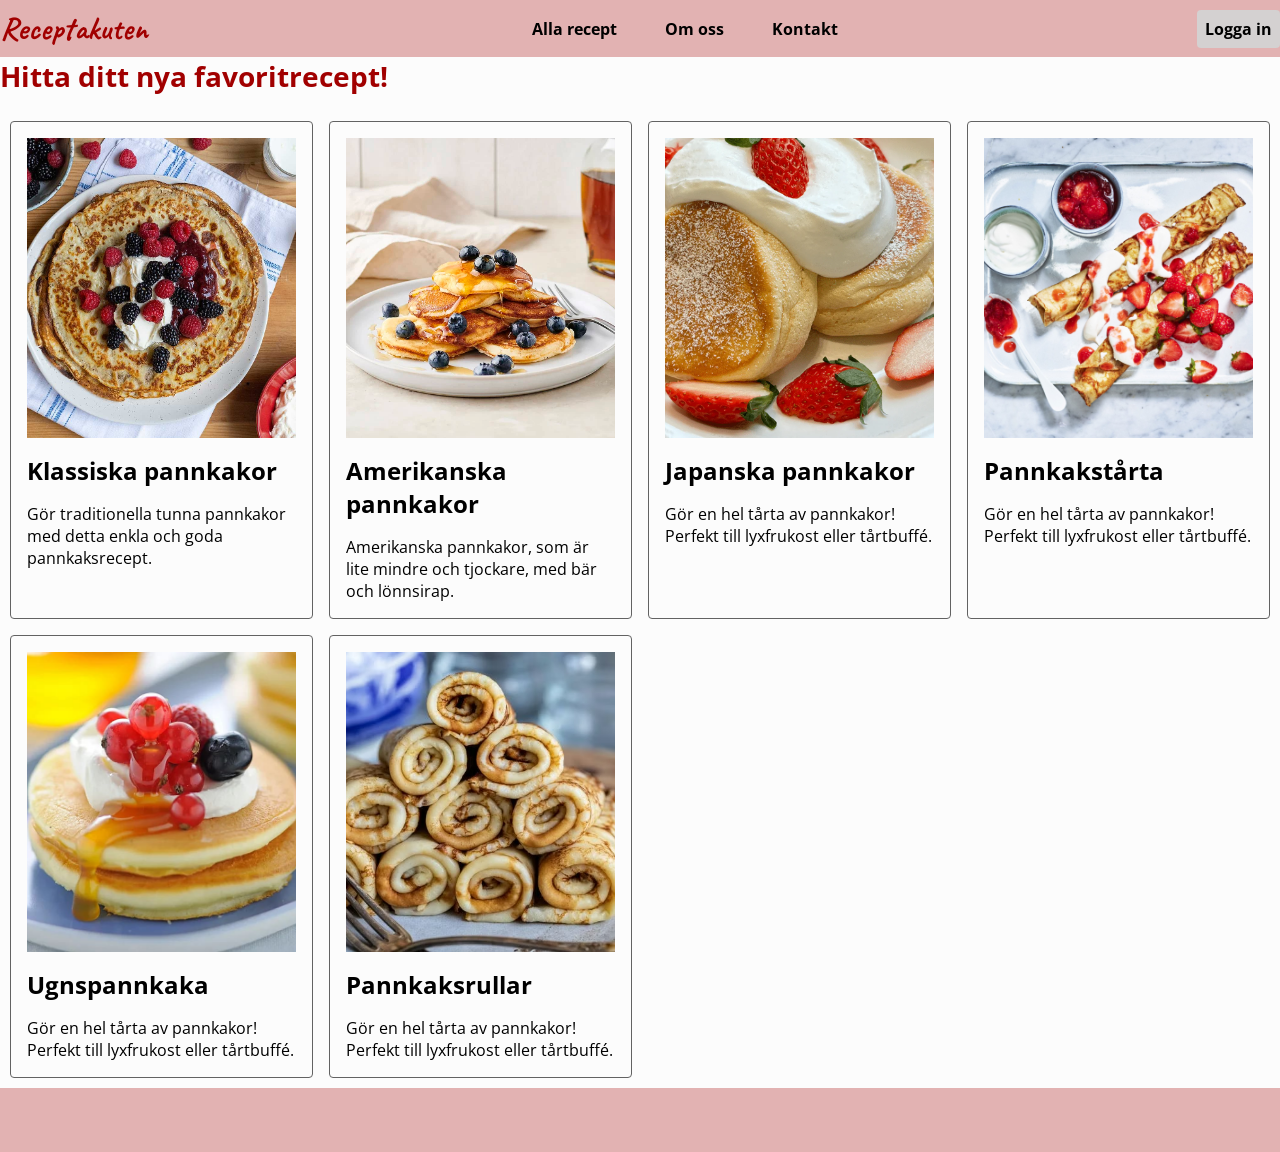
==== code/all-recipes.html @ c99f3401 "added recipe cards and grid" ====
<!doctype html>

<!-- talar om för webbläsare och hjälpmedel att innehållet på sidan är på svenska -->
<html lang="sv">

<head>
	<meta charset="utf-8" />
	<meta name="viewport" content="width=device-width, initial-scale=1.0" />

	<!-- Sidtitel som visas i fliken -->
	<title>Receptövning</title>

	<!-- Open sans och Caveat font från google font -->
	<link rel="preconnect" href="https://fonts.googleapis.com">
	<link rel="preconnect" href="https://fonts.gstatic.com" crossorigin>
	<link
		href="https://fonts.googleapis.com/css2?family=Caveat:wght@400..700&family=Open+Sans:ital,wght@0,300..800;1,300..800&display=swap"
		rel="stylesheet">

	<!-- Länk till extern CSS-fil -->
	<link rel="stylesheet" href="./global-styles.css" />
	<link rel="stylesheet" href="./style.css" />
</head>

<body>
	<!-- Huvudinnehåll för sidan -->

	<header class="site-header">
		<nav class="navbar">
			<a class="logo" href="/">Receptakuten</a>

			<ul class="nav-links">
				<li><a href="#alla-recept">Alla recept</a></li>
				<li><a href="#om-oss">Om oss</a></li>
				<li><a href="#kontakt">Kontakt</a></li>
			</ul>

			<button class="login-btn">Logga in</button>
		</nav>
	</header>

	<main>

		<section class="recipes-overview" aria-labelledby="recipes-heading">
			<h1 id="recipes-heading">Hitta ditt nya favoritrecept!</h1>

			<div class="recipe-grid">
				<article class="recipe-card">
					<a href="klassiska-pannkakor.html" class="recipe-link">
						<figure>
							<img src="assets/frasig-pannkaka.jpg"
								alt="En tallrik med klassiska tunna pannkakor toppade med grädde och bär">
						</figure>
						<h2>Klassiska pannkakor</h2>

						<p>Gör traditionella tunna pannkakor med detta enkla och goda pannkaksrecept.</p>
					</a>
				</article>

				<article class="recipe-card">
					<a href="amerikanska-pannkakor.html" class="recipe-link">
						<figure>
							<img src="assets/amerikanska_pannkakor.jpg"
								alt="Staplade amerikanska pannkakor med blåbär, jordgubbar och lönnsirap">
						</figure>
						<h2>Amerikanska pannkakor</h2>

						<p>Amerikanska pannkakor, som är lite mindre och tjockare, med bär och lönnsirap.</p>
					</a>
				</article>

				<article class="recipe-card">
					<a href="pannkakstarta.html" class="recipe-link">
						<figure>
							<img src="assets/japanska-pannkakor.jpg" alt="Pannkakstårta i skivor med bär och florsocker på toppen">
						</figure>
						<h2>Japanska pannkakor</h2>

						<p>Gör en hel tårta av pannkakor! Perfekt till lyxfrukost eller tårtbuffé.</p>
					</a>
				</article>

				<article class="recipe-card">
					<a href="pannkakstarta.html" class="recipe-link">
						<figure>
							<img src="assets/pannkakor_surdeg.jpg" alt="Pannkakstårta i skivor med bär och florsocker på toppen">
						</figure>
						<h2>Pannkakstårta</h2>

						<p>Gör en hel tårta av pannkakor! Perfekt till lyxfrukost eller tårtbuffé.</p>
					</a>
				</article>

				<article class="recipe-card">
					<a href="pannkakstarta.html" class="recipe-link">
						<figure>
							<img src="assets/pannkakor_med_bar.jpg" alt="Pannkakstårta i skivor med bär och florsocker på toppen">
						</figure>
						<h2>Ugnspannkaka</h2>

						<p>Gör en hel tårta av pannkakor! Perfekt till lyxfrukost eller tårtbuffé.</p>
					</a>
				</article>

				<article class="recipe-card">
					<a href="pannkakstarta.html" class="recipe-link">
						<figure>
							<img src="assets/rullade-pannkakor.jpg" alt="Pannkakstårta i skivor med bär och florsocker på toppen">
						</figure>
						<h2>Pannkaksrullar</h2>

						<p>Gör en hel tårta av pannkakor! Perfekt till lyxfrukost eller tårtbuffé.</p>
					</a>
				</article>

			</div>
		</section>

	</main>
</body>

</html>
---- code/global-styles.css ----
/* VARIABLES */

:root {
	/* Colors */
	--bg-color-primary: rgb(161 0 0 / 30%);
	--bg-color-secondary: rgb(252 252 252 / 100%);
	--bg-color-recipe-subtitle: rgb(235 235 235 / 100%);
	--bg-color-btn: rgb(212, 209, 209);
	--text-color-primary: black;
	--text-color-h1: rgb(161 0 0 / 100%);
	--text-color-logo: rgb(161 0 0 / 100%);

	/* Font family */
	--font-primary: "Open Sans", sans-serif;
	--font-secondary: "Caveat", cursive;

	/* Font size */
	--font-size-logo: 2rem;
	--font-size-h1: 1.75rem;
	--font-size-h2: 1.5rem;

	/* Gap */
	--gap-sm: 1rem;
	--gap-lg: 1.5rem;
	--gap-xlg: 3rem;

}
---- code/style.css ----
/* BASE */
/* CSS RESET */

/* makes sizing simpler */
*,
*::before,
*::after {
	box-sizing: border-box;
}

/* remove default spacing */
/* force styling of type through styling, rather than elements */
* {
	margin: 0;
	padding: 0;
	font: inherit;
}

html {
	font-family: var(--font-primary);
	background-color: var(--bg-color-primary);
	color: var(--text-color-primary);
}

/* min body height */
body {
	min-height: 100vh;
	padding-bottom: 4rem;
}

/* responsive images/videos */
img,
picture,
svg,
video {
	display: block;
	max-width: 100%;
}

/* GLOBAL ELEMENTS */

h1 {
	color: var(--text-color-h1);
	font-size: var(--font-size-h1);
	font-weight: 700;
}

h2 {
	font-size: var(--font-size-h2);
	font-weight: 700;
}

ul,
ol {
	padding-left: 1.5rem;
	/* motsvarar 32px för font size 16px, båda går att skriva */
	line-height: 2;
}

/* LAYOUT */

main {
	background-color: var(--bg-color-secondary);
	margin: auto;
	max-width: 1280px;
}

.recipe-container {
	padding: 3rem 3rem 4rem 3rem;
	display: flex;
	flex-direction: column;
	gap: var(--gap-lg);
}

section {
	display: flex;
	flex-direction: column;
	gap: var(--gap-sm);
}

/* 4. COMPONENTS */

.navbar {
	max-width: 1280px;
	margin: auto;
	padding: 0.5rem 0;
	display: flex;
	justify-content: space-between;
	align-items: center;
}

.logo {
	font-family: var(--font-secondary);
	text-decoration: none;
	color: var(--text-color-logo);
	font-size: var(--font-size-logo);
	font-weight: 700;

	&:hover {
		color: color-mix(in srgb, var(--text-color-logo) 70%, white);
	}
}

.nav-links {
	display: flex;
	gap: var(--gap-xlg);
	list-style: none;

	a {
		text-decoration: none;
		color: var(--text-color-primary);
		font-weight: 700;

		&:hover {
			color: color-mix(in srgb, var(--text-color-primary) 70%, white);
		}
	}
}

.login-btn {
	border: none;
	border-radius: 0.25rem;
	padding: 0.5rem;
	background-color: var(--bg-color-btn);
	color: var(--text-color-primary);
	font-weight: 700;
	cursor: pointer;

	&:hover {
		color: color-mix(in srgb, var(--text-color-primary) 70%, white);
	}
}

/* Hero-bild */
.main-image {
	/* för att hela tiden hålla sig i samma bredd som sin container/föräder. ex krymper när föräldern krymper */
	width: 100%;
	/* Bilden får aldrig bli bredare än 1280px, även om fönstret är större.
	På stora skärmar = den stannar på 1280px.
	På små skärmar = den följer width: 100% och blir mindre. */
	max-width: 1280px;
	/* Bildens höjd låses till exakt 500px, oavsett originalbildens proportioner. */
	height: 500px;
	display: block;
	/* Centrerar bilden horisontellt när den är smalare än sin förälder.
	0 = ingen marginal uppe/nere,
	auto på vänster/höger = centrera. */
	margin: 0 auto;
	/* fyller hela 500px höga ytan utan att ändra proportionerna */
	object-fit: cover;
}

.recipe-grid {
	display: grid;
	grid-template-columns: repeat(auto-fit, minmax(min(250px, 100%), 1fr));
	gap: var(--gap-sm);
	align-items: stretch;
	padding: 10px;
}

.recipe-card {
	background-color: var(--bg-color-secondary);
	border: 0.05rem solid rgb(98, 98, 98);
	border-radius: 0.25rem;
	padding: 1rem;
	transition: transform 0.25s ease, box-shadow 0.25s ease;

	figure {
		height: 300px;
		overflow: hidden;
		margin: 0;
	}

	img {
		width: 100%;
		height: 100%;
		object-fit: cover;
	}

	&:hover {
		transform: scale(1.02);
		/* gör kortet 2% större */
		box-shadow: 0 8px 20px rgba(0, 0, 0, 0.15);
	}
}

.recipe-link {
	display: flex;
	flex-direction: column;
	gap: var(--gap-sm);
	height: 100%;
	text-decoration: none;
	color: var(--text-color-primary);
}

/* Receptets header */
.recipe-header {
	display: flex;
	flex-direction: column;
	gap: var(--gap-lg);
}

.recipe-subtitel {
	padding: 1rem;
	background-color: var(--bg-color-recipe-subtitle);
}

.serving-images {
	display: flex;
	gap: var(--gap-lg);

	figure {
		margin: 0;
		flex: 1;
	}
}

.serving-image {
	width: 100%;
	min-width: 300px;
	height: 467px;
	display: block;
	margin: 0 auto;
	/* beskär bilden snyggt då proportionerna inte matchar */
	object-fit: cover;
}

/* MEDIA QUERIES */

/* gör brytpunkten när bilderna inte får plats längre */
@media (max-width: 715px) {
	.recipe-container {
		padding: 3rem 1rem 4rem 1rem;
	}

	.serving-images {
		/* stapla bilderna */
		flex-direction: column;
	}
}
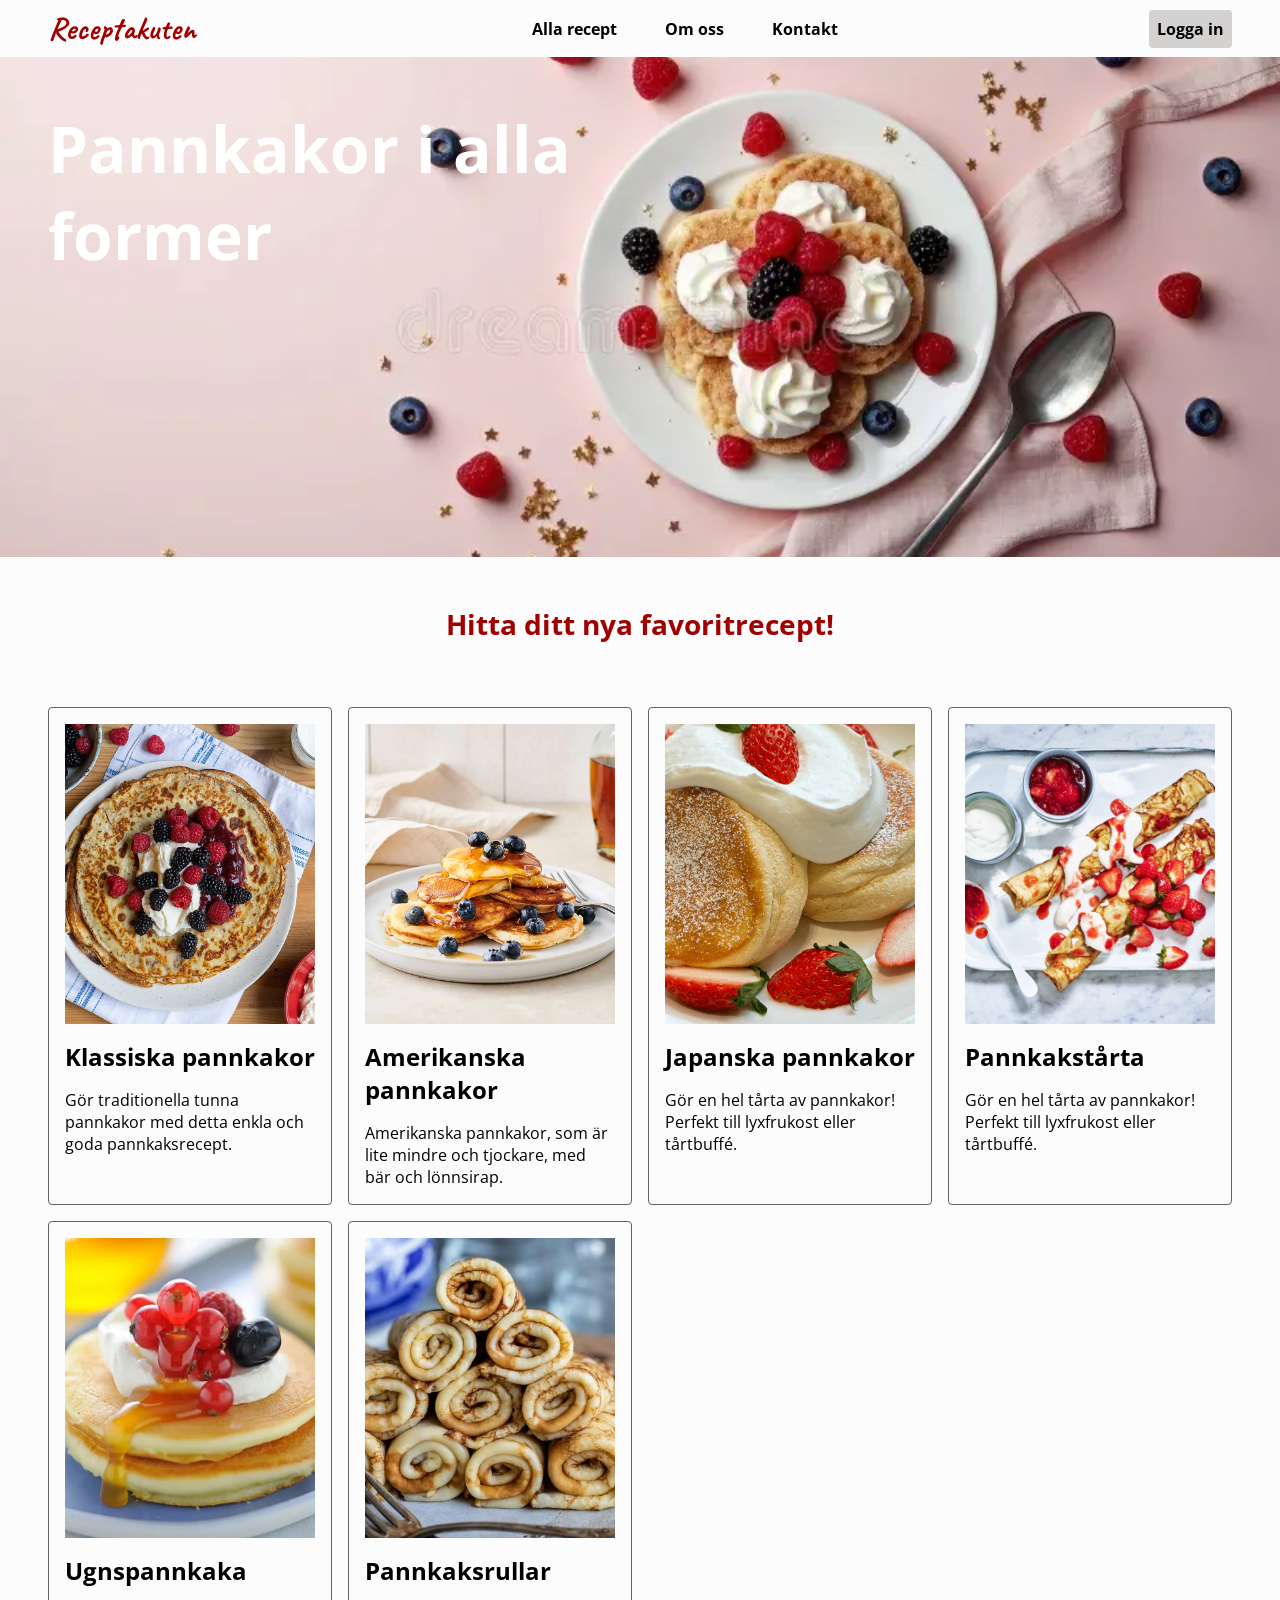
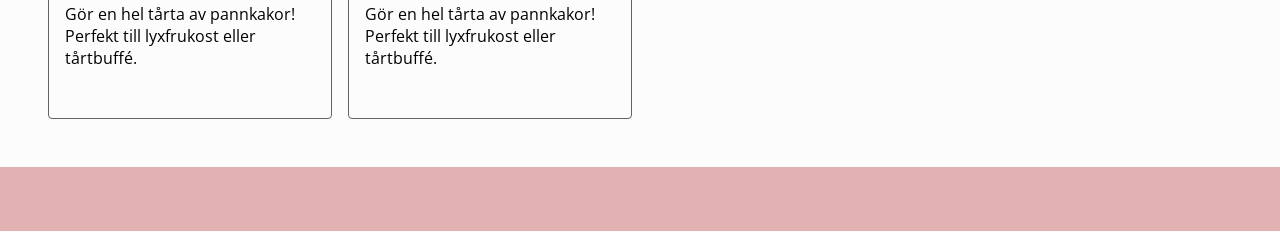
==== commit 3737773b: "added some styling" ====
--- a/code/all-recipes.html
+++ b/code/all-recipes.html
@@ -27,10 +27,10 @@
 
 	<header class="site-header">
 		<nav class="navbar">
-			<a class="logo" href="/">Receptakuten</a>
+			<a class="logo" href="all-recipes.html">Receptakuten</a>
 
 			<ul class="nav-links">
-				<li><a href="#alla-recept">Alla recept</a></li>
+				<li><a href="all-recipes.html">Alla recept</a></li>
 				<li><a href="#om-oss">Om oss</a></li>
 				<li><a href="#kontakt">Kontakt</a></li>
 			</ul>
@@ -41,12 +41,17 @@
 
 	<main>
 
+		<section class="hero">
+			<img class="hero-image main-image" src="assets/pannkaka_hero2.jpg" alt="">
+			<p class="hero-decoration" aria-hidden="true">Pannkakor i alla former</p>
+		</section>
+
 		<section class="recipes-overview" aria-labelledby="recipes-heading">
 			<h1 id="recipes-heading">Hitta ditt nya favoritrecept!</h1>
 
 			<div class="recipe-grid">
 				<article class="recipe-card">
-					<a href="klassiska-pannkakor.html" class="recipe-link">
+					<a href="index.html" class="recipe-link">
 						<figure>
 							<img src="assets/frasig-pannkaka.jpg"
 								alt="En tallrik med klassiska tunna pannkakor toppade med grädde och bär">
@@ -58,7 +63,7 @@
 				</article>
 
 				<article class="recipe-card">
-					<a href="amerikanska-pannkakor.html" class="recipe-link">
+					<a href="index.html" class="recipe-link">
 						<figure>
 							<img src="assets/amerikanska_pannkakor.jpg"
 								alt="Staplade amerikanska pannkakor med blåbär, jordgubbar och lönnsirap">
@@ -70,7 +75,7 @@
 				</article>
 
 				<article class="recipe-card">
-					<a href="pannkakstarta.html" class="recipe-link">
+					<a href="index.html" class="recipe-link">
 						<figure>
 							<img src="assets/japanska-pannkakor.jpg" alt="Pannkakstårta i skivor med bär och florsocker på toppen">
 						</figure>
@@ -81,7 +86,7 @@
 				</article>
 
 				<article class="recipe-card">
-					<a href="pannkakstarta.html" class="recipe-link">
+					<a href="index.html" class="recipe-link">
 						<figure>
 							<img src="assets/pannkakor_surdeg.jpg" alt="Pannkakstårta i skivor med bär och florsocker på toppen">
 						</figure>
@@ -92,7 +97,7 @@
 				</article>
 
 				<article class="recipe-card">
-					<a href="pannkakstarta.html" class="recipe-link">
+					<a href="index.html" class="recipe-link">
 						<figure>
 							<img src="assets/pannkakor_med_bar.jpg" alt="Pannkakstårta i skivor med bär och florsocker på toppen">
 						</figure>
@@ -103,7 +108,7 @@
 				</article>
 
 				<article class="recipe-card">
-					<a href="pannkakstarta.html" class="recipe-link">
+					<a href="index.html" class="recipe-link">
 						<figure>
 							<img src="assets/rullade-pannkakor.jpg" alt="Pannkakstårta i skivor med bär och florsocker på toppen">
 						</figure>
--- a/code/style.css
+++ b/code/style.css
@@ -80,13 +80,34 @@
 
 /* 4. COMPONENTS */
 
+a.skiplink {
+	display: inline-block;
+	color: #555;
+	background: #fff;
+	padding: .5em;
+	position: absolute;
+	left: -99999rem;
+	/* osynlig */
+	z-index: 100;
+
+	&:focus {
+		left: 0;
+		/* synlig när användaren tabbats dit */
+	}
+}
+
 .navbar {
+	background-color: var(--bg-color-secondary);
 	max-width: 1280px;
 	margin: auto;
-	padding: 0.5rem 0;
+	padding: 0.5rem 48px;
 	display: flex;
 	justify-content: space-between;
 	align-items: center;
+
+	a {
+		display: block;
+	}
 }
 
 .logo {
@@ -129,6 +150,30 @@
 	&:hover {
 		color: color-mix(in srgb, var(--text-color-primary) 70%, white);
 	}
+}
+
+.hero {
+	position: relative;
+	/* gör att absolut positionering utgår från hero-boxen */
+}
+
+.hero-image {
+	width: 100%;
+	height: auto;
+	display: block;
+}
+
+.hero-decoration {
+	position: absolute;
+	color: white;
+	padding: 48px;
+	font-size: 4rem;
+	font-weight: 700;
+	/* text-align: center; */
+	pointer-events: none;
+	/* gör så att texten inte blockerar klick */
+	width: 50%;
+
 }
 
 /* Hero-bild */
@@ -153,9 +198,16 @@
 .recipe-grid {
 	display: grid;
 	grid-template-columns: repeat(auto-fit, minmax(min(250px, 100%), 1fr));
+	grid-auto-rows: 1fr;
+	/* alla blir lika långa */
 	gap: var(--gap-sm);
 	align-items: stretch;
-	padding: 10px;
+	padding: 48px;
+}
+
+.recipes-overview h1 {
+	padding-top: 48px;
+	text-align: center;
 }
 
 .recipe-card {
